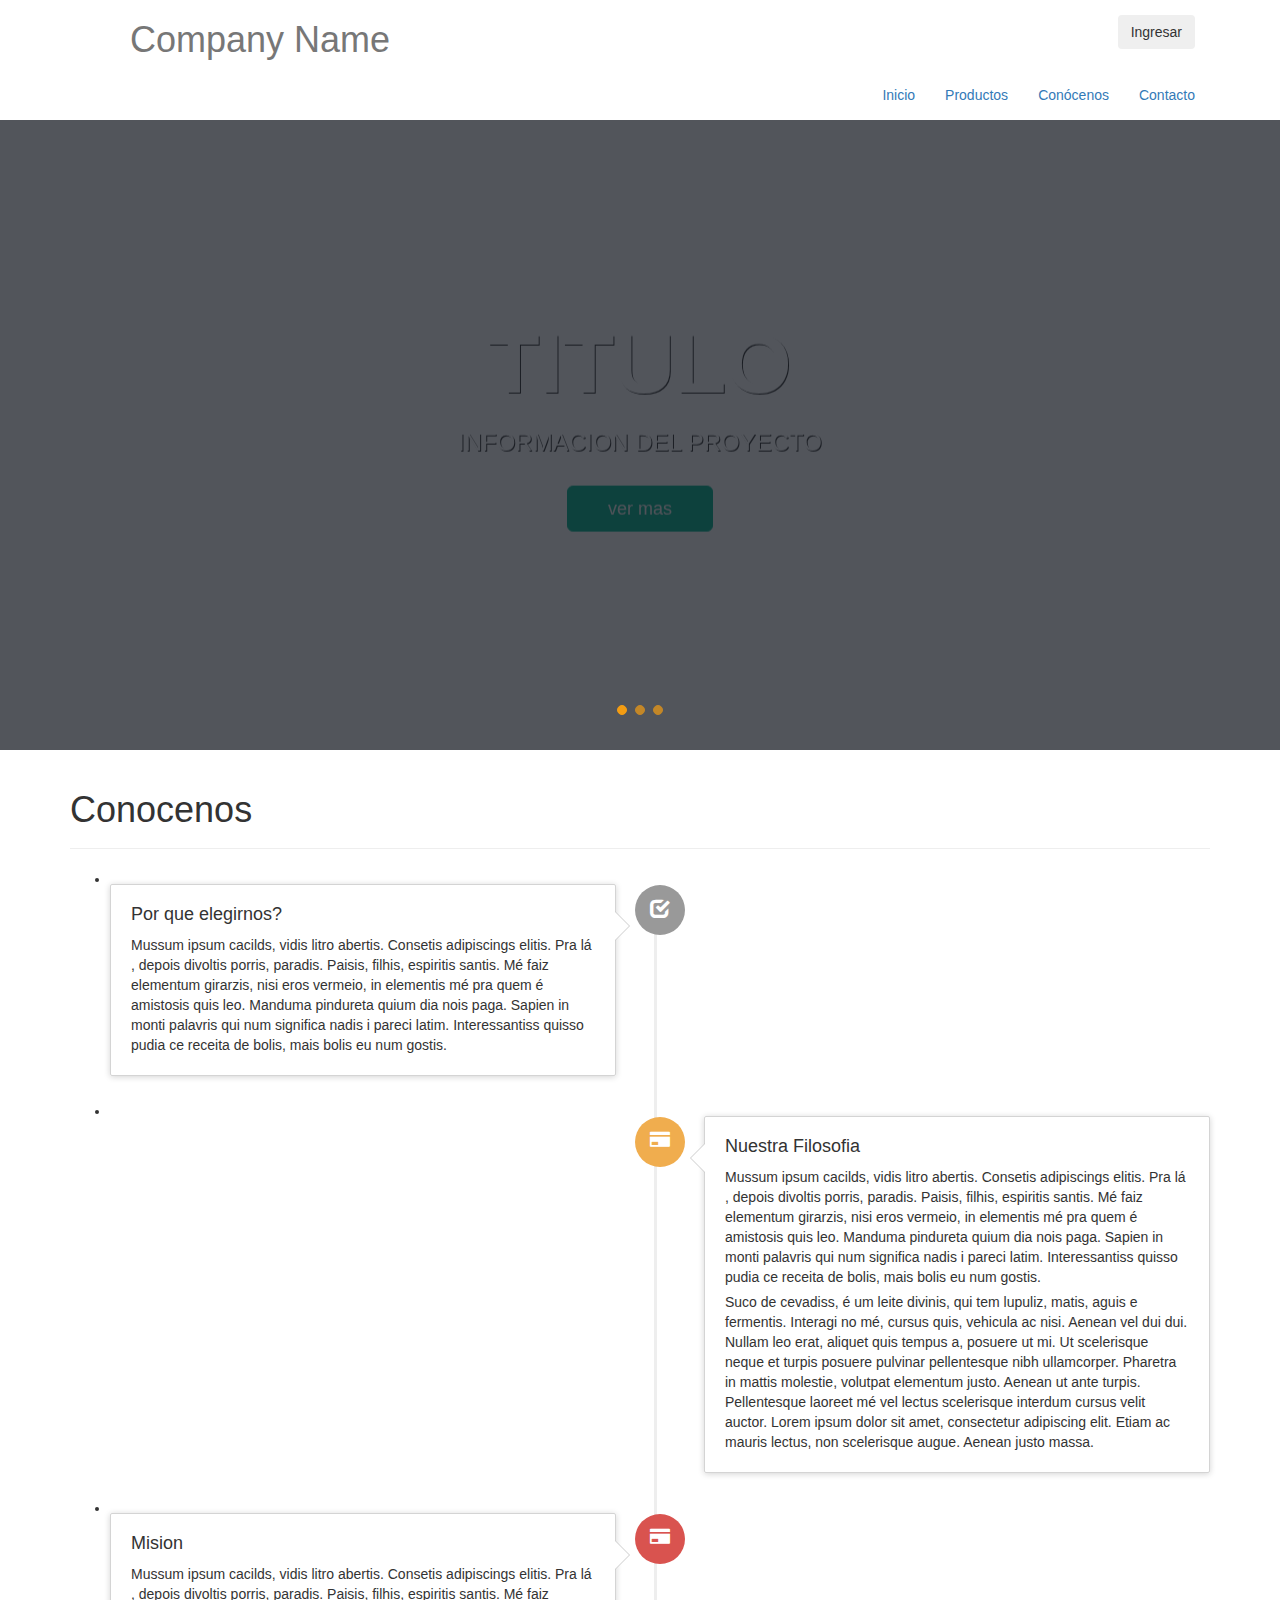
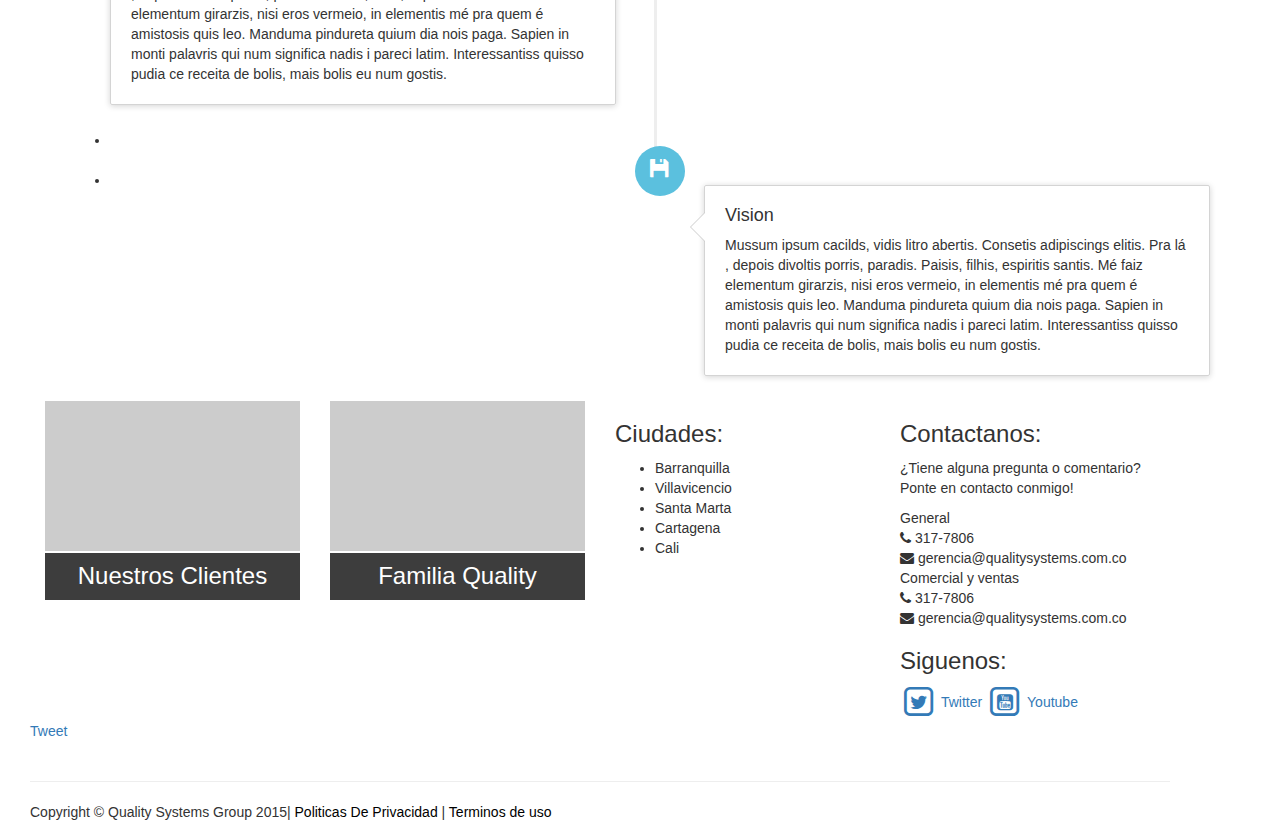
==== public_html/Conocenos.html @ 02851b33 "Primer dia del repositorio - jueves 5 de febrero" ====
<!DOCTYPE html>
<!--
To change this license header, choose License Headers in Project Properties.
To change this template file, choose Tools | Templates
and open the template in the editor.
-->
<html>
    <head>
        <title>Conocenos</title>
        <meta charset="UTF-8">
        <meta content='width=device-width, initial-scale=1.0 maximum-scale=1, user-scalable=no' name='viewport'>
        <meta http-equiv="Content-Type" content="text/html; charset=UTF-8"/>
        <meta name="author" content="Ingeniero Jhon Jairo Barranco Andrade"/>
        <meta name="keywords" content=""/>
        <meta name="description" content="Web Site Corporate"/>

        <!--Favicon-->
        <link rel="icon"  href="Image/Quality/favicon-128x128.png" />
        <!--end favicon-->

        <!--Styles-->
        <link href="CSS/bootstrap.css" rel="stylesheet" type="text/css"/><!--bootstrap.css enlace-->
        <link href="skins/default.css" rel="stylesheet" type="text/css"/>
        <link href="CSS/conocenos.css" rel="stylesheet" type="text/css"/>
        <link rel="stylesheet" href="//maxcdn.bootstrapcdn.com/font-awesome/4.1.0/css/font-awesome.min.css">
        <link rel="stylesheet" href="//maxcdn.bootstrapcdn.com/font-awesome/4.1.0/css/font-awesome.min.css">
        <link href="//netdna.bootstrapcdn.com/font-awesome/4.1.0/css/font-awesome.min.css" rel="stylesheet">
        <link href="CSS/footer.css" rel="stylesheet" type="text/css"/>
        <!--End Styles-->

        <!--Script-->
        <script src="http://ajax.googleapis.com/ajax/libs/jquery/1.11.2/jquery.min.js"></script> <!--Jquery.js enlace-->
        <script src="JS/bootstrap.js" type="text/javascript"></script><!--bootstrap.js enlace-->

    </head>
    <body>
        <div id="wrapper">
            <!--header-->
            <header>
                <div class="container">
                    <div class="row">
                        <div class="col-lg-12">
                            <div class="container">
                                <div class="container-fluid">
                                    <div class="col-lg-12">
                                        <div class="col-lg-6">
                                            <h1 class="text-muted">Company Name</h1>
                                        </div>

                                        <div class="col-lg-offset-2" style="margin-top:15px;">
                                            <button class="btn pull-right" type="button">Ingresar</button>
                                        </div>
                                    </div>
                                </div>


                                <div class="navbar-collapse collapse navbar-right">
                                    <ul class="nav navbar-nav">
                                        <li ><a href="index.html">Inicio</a></li>
                                        <li><a href="Productos.html">Productos</a></li>
                                        <li><a href="Conocenos.html">Conócenos</a></li>
                                        <li><a href="Contactanos.html">Contacto</a></li>
                                    </ul>
                                </div>

                            </div>
                        </div>
                    </div>
                </div>

            </header>
            <!--End Header-->

            <section>
                <div class="carousel fade-carousel " data-ride="carousel" data-interval="4000" id="bs-carousel">
                    <!-- Overlay -->
                    <div class="overlay"></div>

                    <!-- Indicators -->
                    <ol class="carousel-indicators">
                        <li data-target="#bs-carousel" data-slide-to="0" class="active"></li>
                        <li data-target="#bs-carousel" data-slide-to="1"></li>
                        <li data-target="#bs-carousel" data-slide-to="2"></li>
                    </ol>

                    <!-- Wrapper for slides -->
                    <div class="carousel-inner">
                        <div class="item slides active">
                            <div class="slide-1"></div>
                            <div class="hero">
                                <hgroup>
                                    <h1>Titulo</h1>        
                                    <h3>Informacion del proyecto</h3>
                                </hgroup>
                                <button class="btn btn-hero btn-lg" role="button">ver mas</button>
                            </div>
                        </div>
                        <div class="item slides">
                            <div class="slide-2"></div>
                            <div class="hero">        
                                <hgroup>
                                    <h1>titulo 2</h1>        
                                    <h3>informacion del proyecto</h3>
                                </hgroup>       
                                <button class="btn btn-hero btn-lg" role="button">ver mas</button>
                            </div>
                        </div>
                        <div class="item slides">
                            <div class="slide-3"></div>
                            <div class="hero">        
                                <hgroup>
                                    <h1>titulo 3</h1>        
                                    <h3>informacion del proyecto</h3>
                                </hgroup>
                                <button class="btn btn-hero btn-lg" role="button">ver mas</button>
                            </div>
                        </div>
                    </div> 
                </div>
            </section>

            <!--Zona MEdio -->
            <div>
                <section>
                    <div class="container">
                        <div class="page-header">
                            <h1 id="timeline">Conocenos</h1>
                        </div>
                        <ul class="timeline">
                            <li>
                                <div class="timeline-badge"><i class="glyphicon glyphicon-check"></i></div>
                                <div class="timeline-panel">
                                    <div class="timeline-heading">
                                        <h4 class="timeline-title">Por que elegirnos?</h4>


                                        <div class="timeline-body">
                                            <p>Mussum ipsum cacilds, vidis litro abertis. Consetis adipiscings elitis. Pra lá , depois divoltis porris, paradis. Paisis, filhis, espiritis santis. Mé faiz elementum girarzis, nisi eros vermeio, in elementis mé pra quem é amistosis quis leo. Manduma pindureta quium dia nois paga. Sapien in monti palavris qui num significa nadis i pareci latim. Interessantiss quisso pudia ce receita de bolis, mais bolis eu num gostis.</p>
                                        </div>
                                    </div>
                            </li>
                            <li class="timeline-inverted">
                                <div class="timeline-badge warning"><i class="glyphicon glyphicon-credit-card"></i></div>
                                <div class="timeline-panel">
                                    <div class="timeline-heading">
                                        <h4 class="timeline-title">Nuestra Filosofia</h4>
                                    </div>
                                    <div class="timeline-body">
                                        <p>Mussum ipsum cacilds, vidis litro abertis. Consetis adipiscings elitis. Pra lá , depois divoltis porris, paradis. Paisis, filhis, espiritis santis. Mé faiz elementum girarzis, nisi eros vermeio, in elementis mé pra quem é amistosis quis leo. Manduma pindureta quium dia nois paga. Sapien in monti palavris qui num significa nadis i pareci latim. Interessantiss quisso pudia ce receita de bolis, mais bolis eu num gostis.</p>
                                        <p>Suco de cevadiss, é um leite divinis, qui tem lupuliz, matis, aguis e fermentis. Interagi no mé, cursus quis, vehicula ac nisi. Aenean vel dui dui. Nullam leo erat, aliquet quis tempus a, posuere ut mi. Ut scelerisque neque et turpis posuere pulvinar pellentesque nibh ullamcorper. Pharetra in mattis molestie, volutpat elementum justo. Aenean ut ante turpis. Pellentesque laoreet mé vel lectus scelerisque interdum cursus velit auctor. Lorem ipsum dolor sit amet, consectetur adipiscing elit. Etiam ac mauris lectus, non scelerisque augue. Aenean justo massa.</p>
                                    </div>
                                </div>
                            </li>
                            <li>
                                <div class="timeline-badge danger"><i class="glyphicon glyphicon-credit-card"></i></div>
                                <div class="timeline-panel">
                                    <div class="timeline-heading">
                                        <h4 class="timeline-title">Mision</h4>
                                    </div>
                                    <div class="timeline-body">
                                        <p>Mussum ipsum cacilds, vidis litro abertis. Consetis adipiscings elitis. Pra lá , depois divoltis porris, paradis. Paisis, filhis, espiritis santis. Mé faiz elementum girarzis, nisi eros vermeio, in elementis mé pra quem é amistosis quis leo. Manduma pindureta quium dia nois paga. Sapien in monti palavris qui num significa nadis i pareci latim. Interessantiss quisso pudia ce receita de bolis, mais bolis eu num gostis.</p>
                                    </div>
                                </div>
                            </li>
                            <li>
                                <div class="timeline-badge info"><i class="glyphicon glyphicon-floppy-disk"></i></div>

                            </li>
                            <li class="timeline-inverted">

                                <div class="timeline-panel">
                                    <div class="timeline-heading">
                                        <h4 class="timeline-title">Vision</h4>
                                    </div>
                                    <div class="timeline-body">
                                        <p>Mussum ipsum cacilds, vidis litro abertis. Consetis adipiscings elitis. Pra lá , depois divoltis porris, paradis. Paisis, filhis, espiritis santis. Mé faiz elementum girarzis, nisi eros vermeio, in elementis mé pra quem é amistosis quis leo. Manduma pindureta quium dia nois paga. Sapien in monti palavris qui num significa nadis i pareci latim. Interessantiss quisso pudia ce receita de bolis, mais bolis eu num gostis.</p>
                                    </div>
                                </div>
                            </li>



                        </ul>
                    </div>
                </section>
            </div>


            <footer >
                <div class="row">
                    <div class="col-lg-12">
                        <div class="col-lg-3 col-md-6">
                            <div class="container">


                                <div class="col-lg-3">
                                    <div class="cuadro_intro_hover " style="background-color:#cccccc;">
                                        <p style="text-align:center; margin-top:20px;">
                                            <img src="http://placehold.it/500x330" class="img-responsive" alt="">
                                        </p>
                                        <div class="caption">
                                            <div class="blur"></div>
                                            <div class="caption-text">
                                                <h3 style="border-top:2px solid white; border-bottom:2px solid white; padding:10px;">Nuestros Clientes</h3>
                                                <p>Puedes Conocer todos nuestros Clientes Divididos por sector Comercial</p>
                                                <a class=" btn btn-default" href="#"><span class="glyphicon glyphicon-plus"> INFO</span></a>
                                            </div>
                                        </div>
                                    </div>

                                </div>
                                <div class="col-lg-3">
                                    <div class="cuadro_intro_hover " style="background-color:#cccccc;">
                                        <p style="text-align:center; margin-top:20px;">
                                            <img src="http://placehold.it/500x330" class="img-responsive" alt="">
                                        </p>
                                        <div class="caption">
                                            <div class="blur"></div>
                                            <div class="caption-text">
                                                <h3 style="border-top:2px solid white; border-bottom:2px solid white; padding:10px;">Familia Quality</h3>
                                                <p>Loren ipsum dolor si amet ipsum dolor si amet ipsum dolor...</p>
                                                <a class=" btn btn-default" href="#"><span class="glyphicon glyphicon-plus"> INFO</span></a>
                                            </div>
                                        </div>
                                    </div>

                                </div>


                                <div class="col-lg-3 col-md-6">
                                    <h3>Ciudades:</h3>
                                    <ul>
                                        <li>Barranquilla</li>
                                        <li>Villavicencio</li>
                                        <li>Santa Marta</li>
                                        <li>Cartagena</li>
                                        <li>Cali</li>
                                    </ul>
                                </div>

                                <div class="col-lg-3 col-md-6">
                                    <h3>Contactanos:</h3>
                                    <p>¿Tiene alguna pregunta o comentario? Ponte en contacto conmigo!</p>
                                    <p>
                                        General<br>
                                        <i class="fa fa-phone"></i> 317-7806 <br>
                                        <i class="fa fa-envelope"></i> gerencia@qualitysystems.com.co
                                        Comercial y ventas<br>
                                        <i class="fa fa-phone"></i> 317-7806 <br>
                                        <i class="fa fa-envelope"></i> gerencia@qualitysystems.com.co
                                    </p>

                                    <h3>Siguenos:</h3>


                                    <a  href="" id="gh" target="_blank" title="Twitter"><span class="fa-stack fa-lg">
                                            <i class="fa fa-square-o fa-stack-2x"></i>
                                            <i class="fa fa-twitter fa-stack-1x"></i>
                                        </span>
                                        Twitter</a>

                                    <a  href=""  target="_blank" title="Youtube"><span class="fa-stack fa-lg">
                                            <i class="fa fa-square-o fa-stack-2x"></i>
                                            <i class="fa fa-youtube-square fa-stack-1x"></i>
                                        </span>
                                        Youtube</a>






                                </div>
                                <br/>
                                <div id="fb-root"></div>
                                <script>(function (d, s, id) {
                                        var js, fjs = d.getElementsByTagName(s)[0];
                                        if (d.getElementById(id))
                                            return;
                                        js = d.createElement(s);
                                        js.id = id;
                                        js.src = "//connect.facebook.net/es_ES/sdk.js#xfbml=1&version=v2.0";
                                        fjs.parentNode.insertBefore(js, fjs);
                                    }(document, 'script', 'facebook-jssdk'));</script>


                                <div class="fb-like" data-href="https://developers.facebook.com/docs/plugins/" data-layout="standard" data-action="like" data-show-faces="true" data-share="true"></div>
                                <a href="https://twitter.com/share" class="twitter-share-button" data-url="">Tweet</a>
                                <script>!function (d, s, id) {
                                        var js, fjs = d.getElementsByTagName(s)[0], p = /^http:/.test(d.location) ? 'http' : 'https';
                                        if (!d.getElementById(id)) {
                                            js = d.createElement(s);
                                            js.id = id;
                                            js.src = p + '://platform.twitter.com/widgets.js';
                                            fjs.parentNode.insertBefore(js, fjs);
                                        }
                                    }(document, 'script', 'twitter-wjs');</script>




                                <!-- Inserta esta etiqueta en la sección "head" o justo antes de la etiqueta "body" de cierre. -->
                                <script src="https://apis.google.com/js/platform.js" async defer>
                                    {
                                        lang: 'es'
                                    }
                                </script>

                                <!-- Inserta esta etiqueta donde quieras que aparezca Botón +1. -->
                                <div class="g-plusone" data-annotation="inline" data-width="300"></div>

                                <br/>

                                <hr>
                                <p>Copyright © Quality Systems Group 2015| <a style="color: black" href="">Politicas De Privacidad</a> | <a style="color: black"href="">Terminos de uso</a></p>

                            </div>

                            </footer>

                        </div>









                        </body>

                        </html>
---- public_html/skins/default.css ----
/*
To change this license header, choose License Headers in Project Properties.
To change this template file, choose Tools | Templates
and open the template in the editor.
*/
/* 
    Created on : 28/01/2015, 08:38:56 AM
    Author     : jhonbarranco
*/


/*
Fade content bs-carousel with hero headers
Code snippet by maridlcrmn (Follow me on Twitter @maridlcrmn) for Bootsnipp.com
Image credits: unsplash.com
*/

/********************************/
/*       Fade Bs-carousel       */
/********************************/
.fade-carousel {
    position: relative;
    height: 70vh;
}
.fade-carousel .carousel-inner .item {
    height: 70vh;
}
.fade-carousel .carousel-indicators > li {
    margin: 0 2px;
    background-color: #f39c12;
    border-color: #f39c12;
    opacity: .7;
}
.fade-carousel .carousel-indicators > li.active {
  width: 10px;
  height: 10px;
  opacity: 1;
}

/********************************/
/*          Hero Headers        */
/********************************/
.hero {
    position: absolute;
    top: 50%;
    left: 50%;
    z-index: 3;
    color: #fff;
    text-align: center;
    text-transform: uppercase;
    text-shadow: 1px 1px 0 rgba(0,0,0,.75);
      -webkit-transform: translate3d(-50%,-50%,0);
         -moz-transform: translate3d(-50%,-50%,0);
          -ms-transform: translate3d(-50%,-50%,0);
           -o-transform: translate3d(-50%,-50%,0);
              transform: translate3d(-50%,-50%,0);
}
.hero h1 {
    font-size: 6em;    
    font-weight: bold;
    margin: 0;
    padding: 0;
}

.fade-carousel .carousel-inner .item .hero {
    opacity: 0;
    -webkit-transition: 2s all ease-in-out .1s;
       -moz-transition: 2s all ease-in-out .1s; 
        -ms-transition: 2s all ease-in-out .1s; 
         -o-transition: 2s all ease-in-out .1s; 
            transition: 2s all ease-in-out .1s; 
}
.fade-carousel .carousel-inner .item.active .hero {
    opacity: 1;
    -webkit-transition: 2s all ease-in-out .1s;
       -moz-transition: 2s all ease-in-out .1s; 
        -ms-transition: 2s all ease-in-out .1s; 
         -o-transition: 2s all ease-in-out .1s; 
            transition: 2s all ease-in-out .1s;    
}

/********************************/
/*            Overlay           */
/********************************/
.overlay {
    position: absolute;
    width: 100%;
    height: 100%;
    z-index: 2;
    background-color: #080d15;
    opacity: .7;
}


/********************************/
/*          Custom Buttons      */
/********************************/
.btn.btn-lg {padding: 10px 40px;}
.btn.btn-hero,
.btn.btn-hero:hover,
.btn.btn-hero:focus {
    color: #f5f5f5;
    background-color: #1abc9c;
    border-color: #1abc9c;
    outline: none;
    margin: 20px auto;
}

/********************************/
/*       Slides backgrounds     */
/********************************/
.fade-carousel .slides .slide-1, 
.fade-carousel .slides .slide-2,
.fade-carousel .slides .slide-3 {
  height: 70vh;
  background-size: cover;
  background-position: center center;
  background-repeat: no-repeat;
}
.fade-carousel .slides .slide-1 {
  background-image: url(http://placehold.it/1300x620); 
}
.fade-carousel .slides .slide-2 {
  background-image: url(http://placehold.it/1300x620);
}
.fade-carousel .slides .slide-3 {
  background-image: url(http://placehold.it/1300x620);
}
//aside
.destacados{
    padding: 20px 0;
	text-align: center;
}
.destacados > div > div{
	padding: 10px;
	border: 1px solid transparent;
	border-radius: 4px;
	transition: 0.2s;
}
.destacados > div:hover > div{
	margin-top: -10px;
	border: 1px solid rgb(200, 200, 200);
	box-shadow: rgba(0, 0, 0, 0.1) 0px 5px 5px 2px;
	background: rgba(200, 200, 200, 0.1);
	transition: 0.5s;
}




/********************************/
/*          Media Queries       */
/********************************/
@media screen and (min-width: 980px){
    .hero { width: 980px; }    
}
@media screen and (max-width: 640px){
    .hero h1 { font-size: 4em; }    
}
---- public_html/CSS/conocenos.css ----
/*
To change this license header, choose License Headers in Project Properties.
To change this template file, choose Tools | Templates
and open the template in the editor.
*/
/* 
    Created on : 31/01/2015, 10:18:56 AM
    Author     : jhonbarranco
*/




//timeline
.timeline {
    list-style: none;
    padding: 20px 0 20px;
    position: relative;
}

    .timeline:before {
        top: 100%;
        bottom: -96%;
        position: absolute;
        content: " ";
        width: 3px;
        background-color: #eeeeee;
        left: 50%;
        margin-left: 14px;
    }

    .timeline > li {
        margin-bottom: 25px;
        position: relative;
    }

        .timeline > li:before,
        .timeline > li:after {
            content: " ";
            display: table;
        }

        .timeline > li:after {
            clear: both;
        }

        .timeline > li:before,
        .timeline > li:after {
            content: " ";
            display: table;
        }

        .timeline > li:after {
            clear: both;
        }

        .timeline > li > .timeline-panel {
            width: 46%;
            float: left;
            border: 1px solid #d4d4d4;
            border-radius: 2px;
            padding: 20px;
            position: relative;
            -webkit-box-shadow: 0 1px 6px rgba(0, 0, 0, 0.175);
            box-shadow: 0 1px 6px rgba(0, 0, 0, 0.175);
        }

            .timeline > li > .timeline-panel:before {
                position: absolute;
                top: 26px;
                right: -15px;
                display: inline-block;
                border-top: 15px solid transparent;
                border-left: 15px solid #ccc;
                border-right: 0 solid #ccc;
                border-bottom: 15px solid transparent;
                content: " ";
            }

            .timeline > li > .timeline-panel:after {
                position: absolute;
                top: 27px;
                right: -14px;
                display: inline-block;
                border-top: 14px solid transparent;
                border-left: 14px solid #fff;
                border-right: 0 solid #fff;
                border-bottom: 14px solid transparent;
                content: " ";
            }

        .timeline > li > .timeline-badge {
            color: #fff;
            width: 50px;
            height: 50px;
            line-height: 50px;
            font-size: 1.4em;
            text-align: center;
            position: absolute;
            top: 16px;
            left: 50%;
            margin-left: -25px;
            background-color: #999999;
            z-index: 100;
            border-top-right-radius: 50%;
            border-top-left-radius: 50%;
            border-bottom-right-radius: 50%;
            border-bottom-left-radius: 50%;
        }

        .timeline > li.timeline-inverted > .timeline-panel {
            float: right;
        }

            .timeline > li.timeline-inverted > .timeline-panel:before {
                border-left-width: 0;
                border-right-width: 15px;
                left: -15px;
                right: auto;
            }

            .timeline > li.timeline-inverted > .timeline-panel:after {
                border-left-width: 0;
                border-right-width: 14px;
                left: -14px;
                right: auto;
            }

.timeline-badge.primary {
    background-color: #2e6da4 !important;
}

.timeline-badge.success {
    background-color: #3f903f !important;
}

.timeline-badge.warning {
    background-color: #f0ad4e !important;
}

.timeline-badge.danger {
    background-color: #d9534f !important;
}

.timeline-badge.info {
    background-color: #5bc0de !important;
}

.timeline-title {
    margin-top: 0;
    color: inherit;
}

.timeline-body > p,
.timeline-body > ul {
    margin-bottom: 0;
}

    .timeline-body > p + p {
        margin-top: 5px;
    }

@media (max-width: 767px) {
  

    ul.timeline > li > .timeline-panel {
        width: calc(100% - 90px);
        width: -moz-calc(100% - 90px);
        width: -webkit-calc(100% - 90px);
    }

    ul.timeline > li > .timeline-badge {
        left: 0px;
        margin-left: 0;
        top: 16px;
    }

    ul.timeline > li > .timeline-panel {
        float: right;
    }

        ul.timeline > li > .timeline-panel:before {
            border-left-width: 0;
            border-right-width: 15px;
            left: -15px;
            right: auto;
        }

        ul.timeline > li > .timeline-panel:after {
            border-left-width: 0;
            border-right-width: 14px;
            left: -14px;
            right: auto;
        }
}
---- public_html/CSS/footer.css ----
/*
To change this license header, choose License Headers in Project Properties.
To change this template file, choose Tools | Templates
and open the template in the editor.
*/
/* 
    Created on : 4/02/2015, 09:52:21 AM
    Author     : jhonbarranco
*/
.cuadro_intro_hover{
        padding: 0px;
		position: relative;
		overflow: hidden;
		height: 200px;
	}
	.cuadro_intro_hover:hover .caption{
		opacity: 1;
		transform: translateY(-150px);
		-webkit-transform:translateY(-150px);
		-moz-transform:translateY(-150px);
		-ms-transform:translateY(-150px);
		-o-transform:translateY(-150px);
	}
	.cuadro_intro_hover img{
		z-index: 4;
	}
	.cuadro_intro_hover .caption{
		position: absolute;
		top:150px;
		-webkit-transition:all 0.3s ease-in-out;
		-moz-transition:all 0.3s ease-in-out;
		-o-transition:all 0.3s ease-in-out;
		-ms-transition:all 0.3s ease-in-out;
		transition:all 0.3s ease-in-out;
		width: 100%;
	}
	.cuadro_intro_hover .blur{
		background-color: rgba(0,0,0,0.7);
		height: 300px;
		z-index: 5;
		position: absolute;
		width: 100%;
	}
	.cuadro_intro_hover .caption-text{
		z-index: 10;
		color: #fff;
		position: absolute;
		height: 300px;
		text-align: center;
		top:-20px;
		width: 100%;
	}
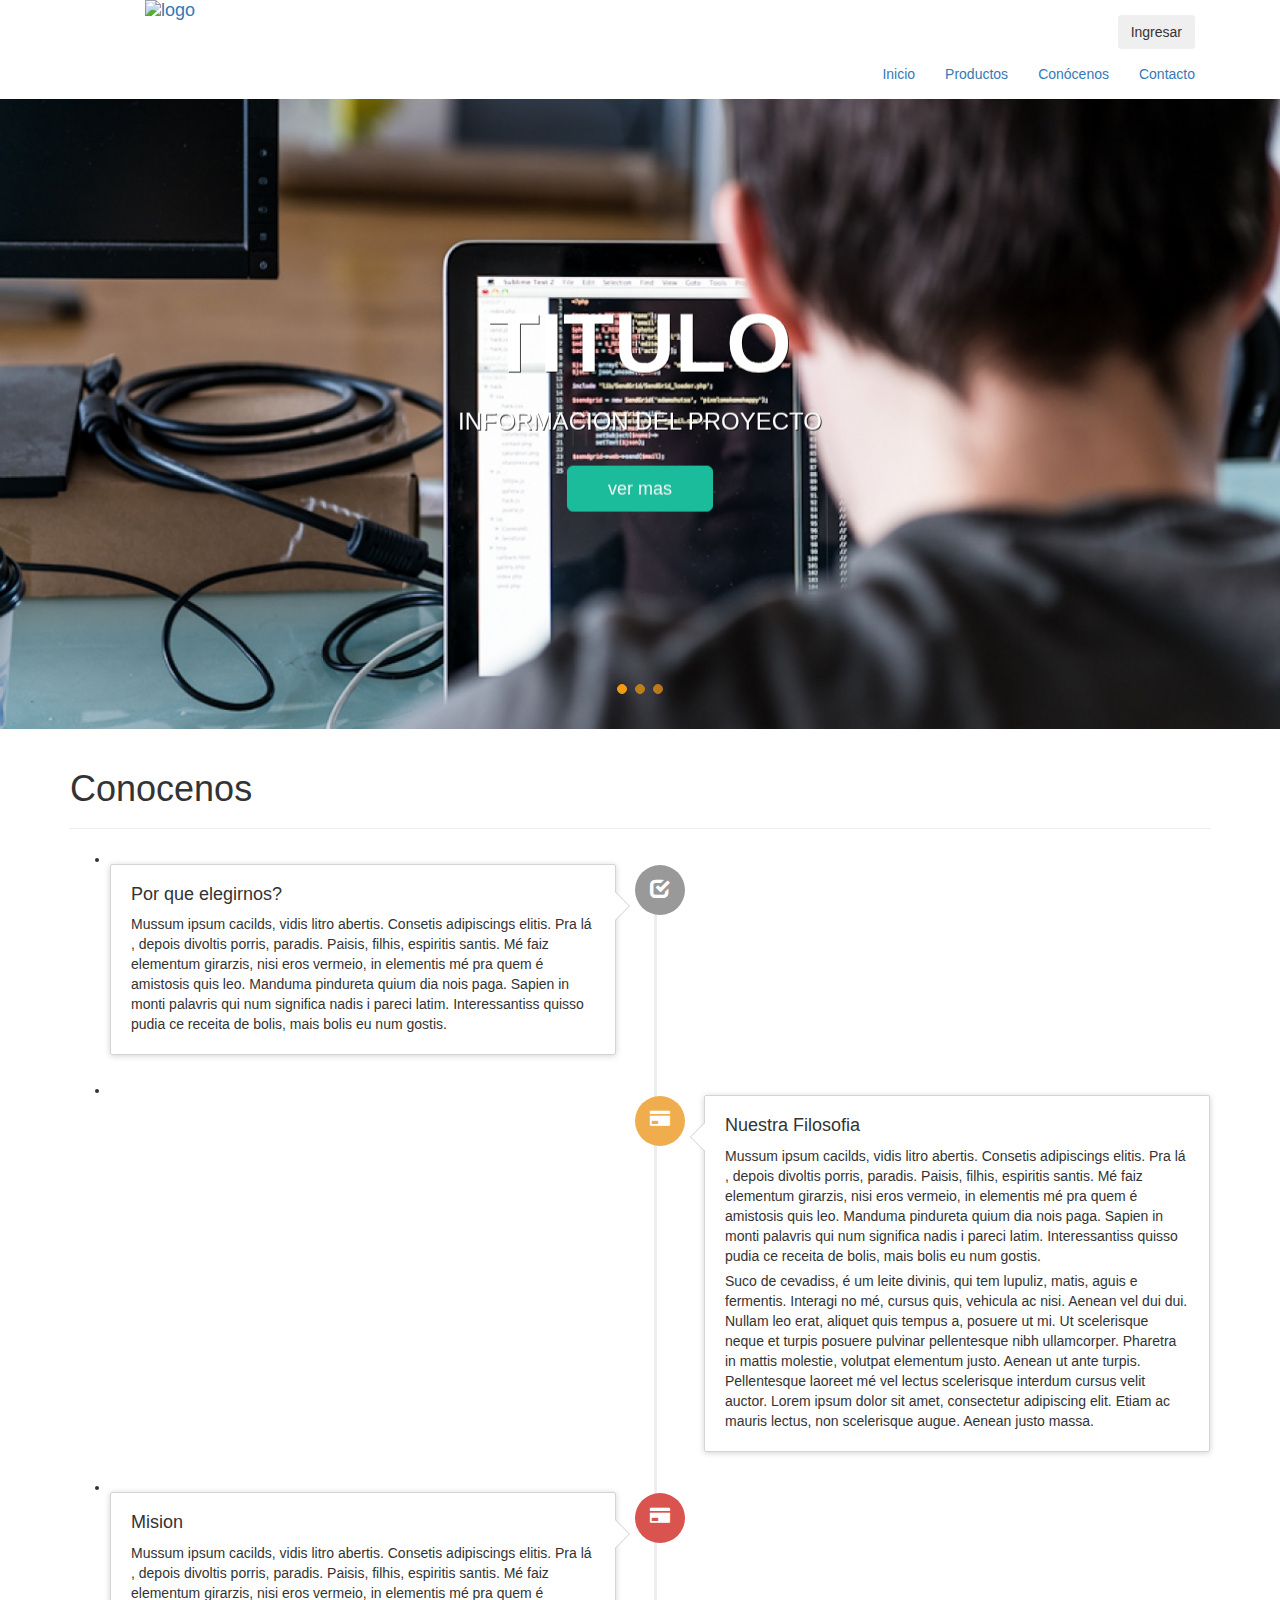
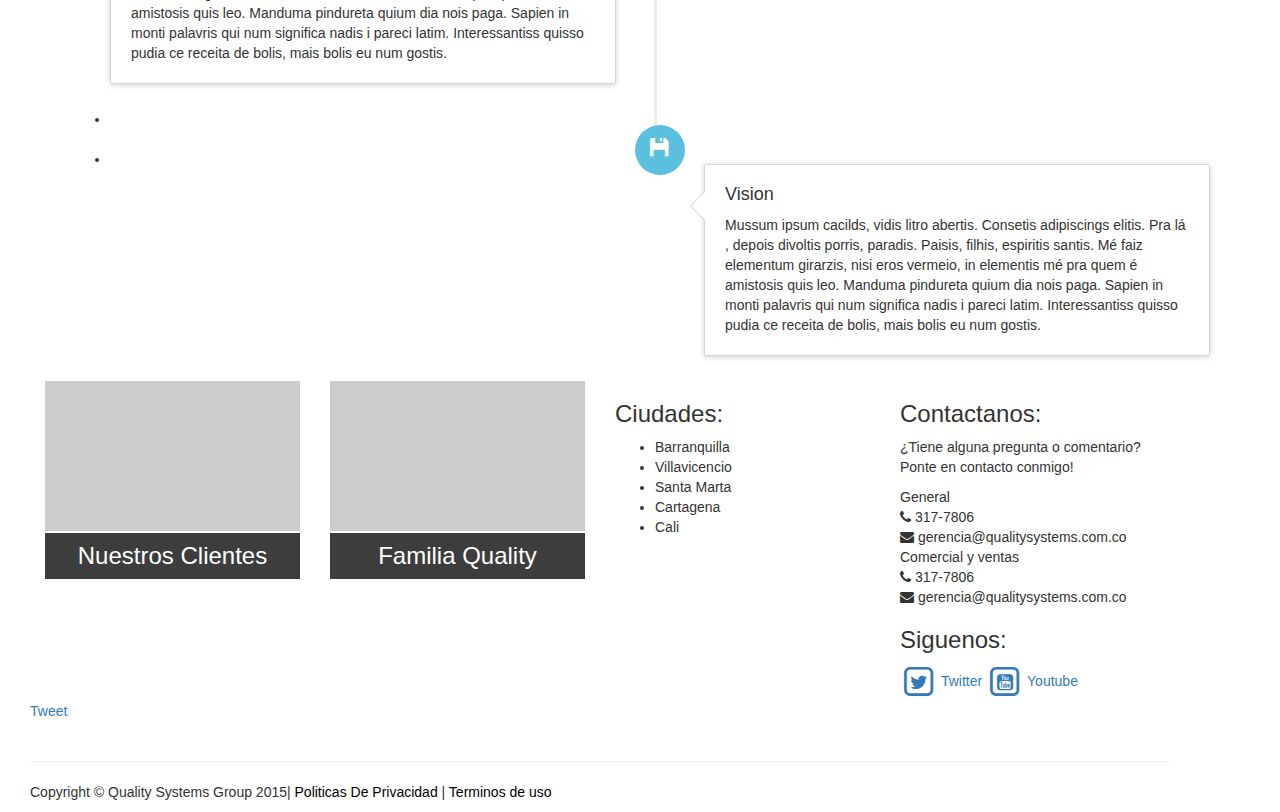
==== commit 7d715476: "Primer dia del repositorio - Actualizacion martes 9:19 - 10 de febrero" ====
--- a/public_html/Conocenos.html
+++ b/public_html/Conocenos.html
@@ -22,9 +22,9 @@
         <link href="CSS/bootstrap.css" rel="stylesheet" type="text/css"/><!--bootstrap.css enlace-->
         <link href="skins/default.css" rel="stylesheet" type="text/css"/>
         <link href="CSS/conocenos.css" rel="stylesheet" type="text/css"/>
-        <link rel="stylesheet" href="//maxcdn.bootstrapcdn.com/font-awesome/4.1.0/css/font-awesome.min.css">
-        <link rel="stylesheet" href="//maxcdn.bootstrapcdn.com/font-awesome/4.1.0/css/font-awesome.min.css">
-        <link href="//netdna.bootstrapcdn.com/font-awesome/4.1.0/css/font-awesome.min.css" rel="stylesheet">
+        <link rel="stylesheet" href="//maxcdn.bootstrapcdn.com/font-awesome/4.3.0/css/font-awesome.min.css">
+        <link rel="stylesheet" href="//maxcdn.bootstrapcdn.com/font-awesome/4.3.0/css/font-awesome.min.css">
+        <link rel="stylesheet" href="//maxcdn.bootstrapcdn.com/font-awesome/4.3.0/css/font-awesome.min.css">
         <link href="CSS/footer.css" rel="stylesheet" type="text/css"/>
         <!--End Styles-->
 
@@ -44,7 +44,8 @@
                                 <div class="container-fluid">
                                     <div class="col-lg-12">
                                         <div class="col-lg-6">
-                                            <h1 class="text-muted">Company Name</h1>
+                                            <a class="navbar-brand " style="margin-top: -15px" href="index.html"><img src="http://placehold.it/460x120"   class="img-responsive" alt="logo" title="Quality Systems Group"> </a>
+
                                         </div>
 
                                         <div class="col-lg-offset-2" style="margin-top:15px;">
@@ -74,7 +75,7 @@
             <section>
                 <div class="carousel fade-carousel " data-ride="carousel" data-interval="4000" id="bs-carousel">
                     <!-- Overlay -->
-                    <div class="overlay"></div>
+
 
                     <!-- Indicators -->
                     <ol class="carousel-indicators">
@@ -312,7 +313,7 @@
                                 <br/>
 
                                 <hr>
-                                <p>Copyright © Quality Systems Group 2015| <a style="color: black" href="">Politicas De Privacidad</a> | <a style="color: black"href="">Terminos de uso</a></p>
+                                <p>Copyright © Quality Systems Group 2015| <a style="color: black" href="">Politicas De Privacidad</a> | <a style="color: black" href="">Terminos de uso</a></p>
 
                             </div>
 
--- a/public_html/skins/default.css
+++ b/public_html/skins/default.css
@@ -118,13 +118,13 @@
   background-repeat: no-repeat;
 }
 .fade-carousel .slides .slide-1 {
-  background-image: url(http://placehold.it/1300x620); 
+  background-image: url(../Image/sliders/6.jpeg);//http://placehold.it/1300x620 
 }
 .fade-carousel .slides .slide-2 {
-  background-image: url(http://placehold.it/1300x620);
+  background-image: url(http://lorempixel.com/1300/620/business/9/);
 }
 .fade-carousel .slides .slide-3 {
-  background-image: url(http://placehold.it/1300x620);
+  background-image: url(../Image/sliders/5.jpeg);
 }
 //aside
 .destacados{
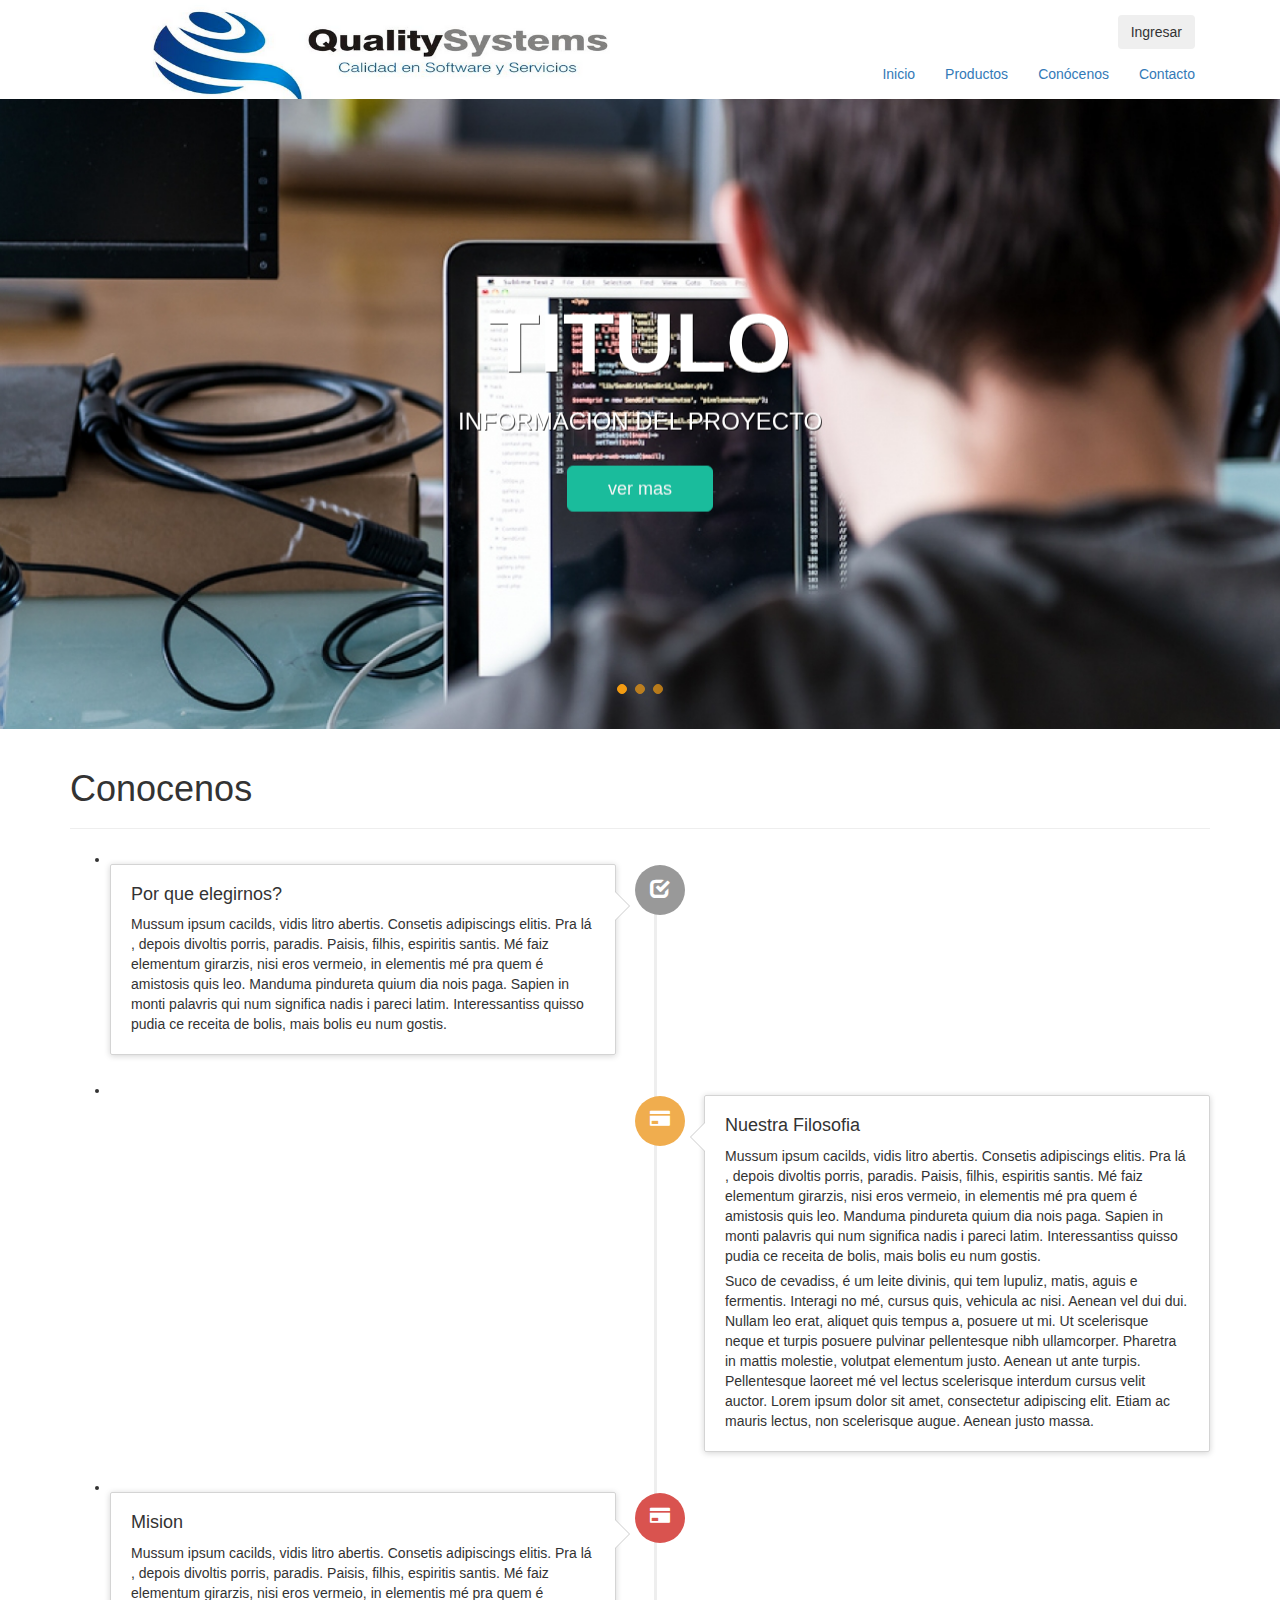
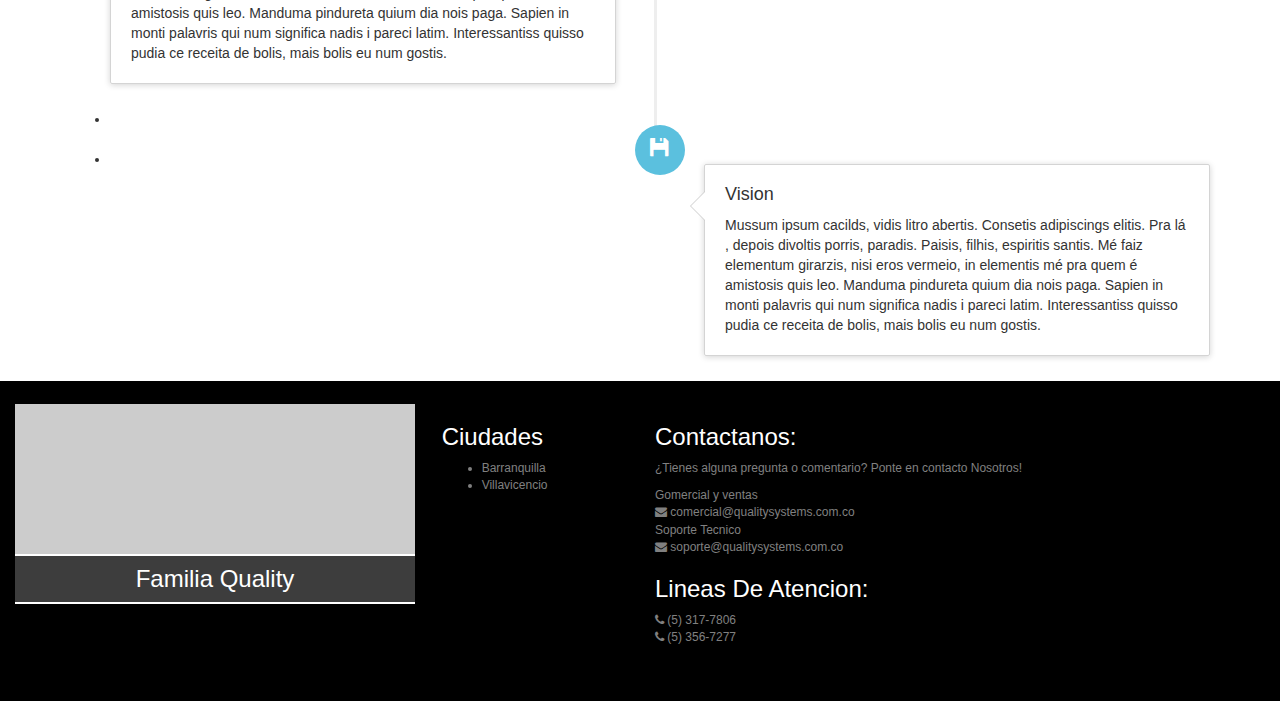
==== commit 05350497: "Primer dia del repositorio - Actualizacion martes 9:19 - 18 de febrero" ====
--- a/public_html/Conocenos.html
+++ b/public_html/Conocenos.html
@@ -26,6 +26,7 @@
         <link rel="stylesheet" href="//maxcdn.bootstrapcdn.com/font-awesome/4.3.0/css/font-awesome.min.css">
         <link rel="stylesheet" href="//maxcdn.bootstrapcdn.com/font-awesome/4.3.0/css/font-awesome.min.css">
         <link href="CSS/footer.css" rel="stylesheet" type="text/css"/>
+        <link href="skins/Colores.css" rel="stylesheet" type="text/css"/>
         <!--End Styles-->
 
         <!--Script-->
@@ -44,7 +45,7 @@
                                 <div class="container-fluid">
                                     <div class="col-lg-12">
                                         <div class="col-lg-6">
-                                            <a class="navbar-brand " style="margin-top: -15px" href="index.html"><img src="http://placehold.it/460x120"   class="img-responsive" alt="logo" title="Quality Systems Group"> </a>
+                                            <a class="navbar-brand " style="margin-top: -15px" href="index.html"><img src="Image/Quality/pruebalog.png"    class="img-responsive" alt="logo" title="Quality Systems Group"> </a>
 
                                         </div>
 
@@ -187,137 +188,78 @@
             </div>
 
 
-            <footer >
-                <div class="row">
-                    <div class="col-lg-12">
-                        <div class="col-lg-3 col-md-6">
-                            <div class="container">
-
-
-                                <div class="col-lg-3">
-                                    <div class="cuadro_intro_hover " style="background-color:#cccccc;">
-                                        <p style="text-align:center; margin-top:20px;">
-                                            <img src="http://placehold.it/500x330" class="img-responsive" alt="">
-                                        </p>
-                                        <div class="caption">
-                                            <div class="blur"></div>
-                                            <div class="caption-text">
-                                                <h3 style="border-top:2px solid white; border-bottom:2px solid white; padding:10px;">Nuestros Clientes</h3>
-                                                <p>Puedes Conocer todos nuestros Clientes Divididos por sector Comercial</p>
-                                                <a class=" btn btn-default" href="#"><span class="glyphicon glyphicon-plus"> INFO</span></a>
-                                            </div>
-                                        </div>
-                                    </div>
-
-                                </div>
-                                <div class="col-lg-3">
-                                    <div class="cuadro_intro_hover " style="background-color:#cccccc;">
-                                        <p style="text-align:center; margin-top:20px;">
-                                            <img src="http://placehold.it/500x330" class="img-responsive" alt="">
-                                        </p>
-                                        <div class="caption">
-                                            <div class="blur"></div>
-                                            <div class="caption-text">
-                                                <h3 style="border-top:2px solid white; border-bottom:2px solid white; padding:10px;">Familia Quality</h3>
-                                                <p>Loren ipsum dolor si amet ipsum dolor si amet ipsum dolor...</p>
-                                                <a class=" btn btn-default" href="#"><span class="glyphicon glyphicon-plus"> INFO</span></a>
-                                            </div>
-                                        </div>
-                                    </div>
-
-                                </div>
-
-
-                                <div class="col-lg-3 col-md-6">
-                                    <h3>Ciudades:</h3>
-                                    <ul>
-                                        <li>Barranquilla</li>
-                                        <li>Villavicencio</li>
-                                        <li>Santa Marta</li>
-                                        <li>Cartagena</li>
-                                        <li>Cali</li>
-                                    </ul>
-                                </div>
-
-                                <div class="col-lg-3 col-md-6">
-                                    <h3>Contactanos:</h3>
-                                    <p>¿Tiene alguna pregunta o comentario? Ponte en contacto conmigo!</p>
-                                    <p>
-                                        General<br>
-                                        <i class="fa fa-phone"></i> 317-7806 <br>
-                                        <i class="fa fa-envelope"></i> gerencia@qualitysystems.com.co
-                                        Comercial y ventas<br>
-                                        <i class="fa fa-phone"></i> 317-7806 <br>
-                                        <i class="fa fa-envelope"></i> gerencia@qualitysystems.com.co
+            <footer class="skin_footer">
+
+
+
+                            <div class="col-lg-4">
+                                <div class="cuadro_intro_hover " style="background-color:#cccccc;">
+                                    <p style="text-align:center; margin-top:20px;">
+                                        <img src="http://placehold.it/400x400" class="img-responsive" alt="">
                                     </p>
-
-                                    <h3>Siguenos:</h3>
-
-
-                                    <a  href="" id="gh" target="_blank" title="Twitter"><span class="fa-stack fa-lg">
-                                            <i class="fa fa-square-o fa-stack-2x"></i>
-                                            <i class="fa fa-twitter fa-stack-1x"></i>
-                                        </span>
-                                        Twitter</a>
-
-                                    <a  href=""  target="_blank" title="Youtube"><span class="fa-stack fa-lg">
-                                            <i class="fa fa-square-o fa-stack-2x"></i>
-                                            <i class="fa fa-youtube-square fa-stack-1x"></i>
-                                        </span>
-                                        Youtube</a>
-
-
-
-
-
-
-                                </div>
-                                <br/>
-                                <div id="fb-root"></div>
-                                <script>(function (d, s, id) {
-                                        var js, fjs = d.getElementsByTagName(s)[0];
-                                        if (d.getElementById(id))
-                                            return;
-                                        js = d.createElement(s);
-                                        js.id = id;
-                                        js.src = "//connect.facebook.net/es_ES/sdk.js#xfbml=1&version=v2.0";
-                                        fjs.parentNode.insertBefore(js, fjs);
-                                    }(document, 'script', 'facebook-jssdk'));</script>
-
-
-                                <div class="fb-like" data-href="https://developers.facebook.com/docs/plugins/" data-layout="standard" data-action="like" data-show-faces="true" data-share="true"></div>
-                                <a href="https://twitter.com/share" class="twitter-share-button" data-url="">Tweet</a>
-                                <script>!function (d, s, id) {
-                                        var js, fjs = d.getElementsByTagName(s)[0], p = /^http:/.test(d.location) ? 'http' : 'https';
-                                        if (!d.getElementById(id)) {
-                                            js = d.createElement(s);
-                                            js.id = id;
-                                            js.src = p + '://platform.twitter.com/widgets.js';
-                                            fjs.parentNode.insertBefore(js, fjs);
-                                        }
-                                    }(document, 'script', 'twitter-wjs');</script>
-
-
-
-
-                                <!-- Inserta esta etiqueta en la sección "head" o justo antes de la etiqueta "body" de cierre. -->
-                                <script src="https://apis.google.com/js/platform.js" async defer>
-                                    {
-                                        lang: 'es'
-                                    }
-                                </script>
-
-                                <!-- Inserta esta etiqueta donde quieras que aparezca Botón +1. -->
-                                <div class="g-plusone" data-annotation="inline" data-width="300"></div>
-
-                                <br/>
-
-                                <hr>
-                                <p>Copyright © Quality Systems Group 2015| <a style="color: black" href="">Politicas De Privacidad</a> | <a style="color: black" href="">Terminos de uso</a></p>
-
-                            </div>
-
-                            </footer>
+                                    <div class="caption">
+                                        <div class="blur"></div>
+                                        <div class="caption-text">
+                                            <h3 style="border-top:2px solid white; border-bottom:2px solid white; padding:10px;">Familia Quality</h3>
+                                            <p>Loren ipsum dolor si amet ipsum dolor si amet ipsum dolor...</p>
+                                            <a class=" btn btn-default" href="#"><span class="glyphicon glyphicon-plus"> INFO</span></a>
+                                        </div>
+                                    </div>
+                                </div>
+
+                            </div>
+
+
+                            <div class="col-lg-2 col-md-6">
+                                <h3 style="color: white;">Ciudades</h3>
+                                <ul>
+                                    <li>Barranquilla</li>
+                                    <li>Villavicencio</li>
+
+                                </ul>
+                            </div>
+
+                            <div class="col-lg-4 col-md-6">
+                                <h3 style="color: white;">Contactanos:</h3>
+                                <p>¿Tienes alguna pregunta o comentario? Ponte en contacto Nosotros!</p>
+                                <p>
+                                    Gomercial y ventas<br>
+
+                                    <i class="fa fa-envelope"></i> comercial@qualitysystems.com.co<br>
+                                    Soporte Tecnico <br>
+
+                                    <i class="fa fa-envelope"></i> soporte@qualitysystems.com.co
+                                </p>
+
+                                <h3 style="color: white;">Lineas De Atencion:</h3>
+                                <p>
+                                    <i class="fa fa-phone"></i> (5) 317-7806 <br>
+                                    <i class="fa fa-phone"></i> (5) 356-7277 <br>
+                                </p>
+
+                            </div>
+                            <br/>
+                            <br/>
+                            <br/>
+                            <br/>
+                            <br/>
+                            <br/>
+                            <br/>
+                            <br/>
+                            <br/>
+                            <br/>
+                            <br/>
+                            <br/>
+                            <br/>
+                            <br/>
+                            <br/>
+                            <br/>
+
+
+
+
+
+                        </footer>
 
                         </div>
 
--- a/public_html/skins/default.css
+++ b/public_html/skins/default.css
@@ -14,6 +14,10 @@
 Code snippet by maridlcrmn (Follow me on Twitter @maridlcrmn) for Bootsnipp.com
 Image credits: unsplash.com
 */
+
+
+
+.wrapper{width:100%;border-bottom-color: red;}
 
 /********************************/
 /*       Fade Bs-carousel       */
@@ -112,7 +116,7 @@
 .fade-carousel .slides .slide-1, 
 .fade-carousel .slides .slide-2,
 .fade-carousel .slides .slide-3 {
-  height: 70vh;
+  height: 100%;
   background-size: cover;
   background-position: center center;
   background-repeat: no-repeat;
@@ -121,7 +125,7 @@
   background-image: url(../Image/sliders/6.jpeg);//http://placehold.it/1300x620 
 }
 .fade-carousel .slides .slide-2 {
-  background-image: url(http://lorempixel.com/1300/620/business/9/);
+  background-image: url(http://lorempixel.com/1400/620/business/9/);
 }
 .fade-carousel .slides .slide-3 {
   background-image: url(../Image/sliders/5.jpeg);
@@ -145,17 +149,17 @@
 	transition: 0.5s;
 }
 
+#section2 {
+    margin-top: 2%;
+    padding-bottom: 2%;
+    background-color: #e5e5ef;
+    color:#686868;
+}
 
 
 
-/********************************/
-/*          Media Queries       */
-/********************************/
-@media screen and (min-width: 980px){
-    .hero { width: 980px; }    
-}
-@media screen and (max-width: 640px){
-    .hero h1 { font-size: 4em; }    
-}
 
 
+
+
+
--- a/public_html/CSS/footer.css
+++ b/public_html/CSS/footer.css
@@ -12,6 +12,7 @@
 		position: relative;
 		overflow: hidden;
 		height: 200px;
+                width: 400px;
 	}
 	.cuadro_intro_hover:hover .caption{
 		opacity: 1;
--- a/public_html/skins/Colores.css
+++ b/public_html/skins/Colores.css
@@ -0,0 +1,24 @@
+/*
+To change this license header, choose License Headers in Project Properties.
+To change this template file, choose Tools | Templates
+and open the template in the editor.
+*/
+/* 
+    Created on : 11/02/2015, 09:54:15 AM
+    Author     : jhonbarranco
+*/
+
+ 
+footer.skin_footer{
+    background-color:#000;
+    color:#808080;
+    //background-color: #e5e5ef;
+     padding: 23px 0 ;
+     font-size: 12px;
+	//color: #686868;
+}
+footer.h3.titles3{
+    color: white;
+}
+
+
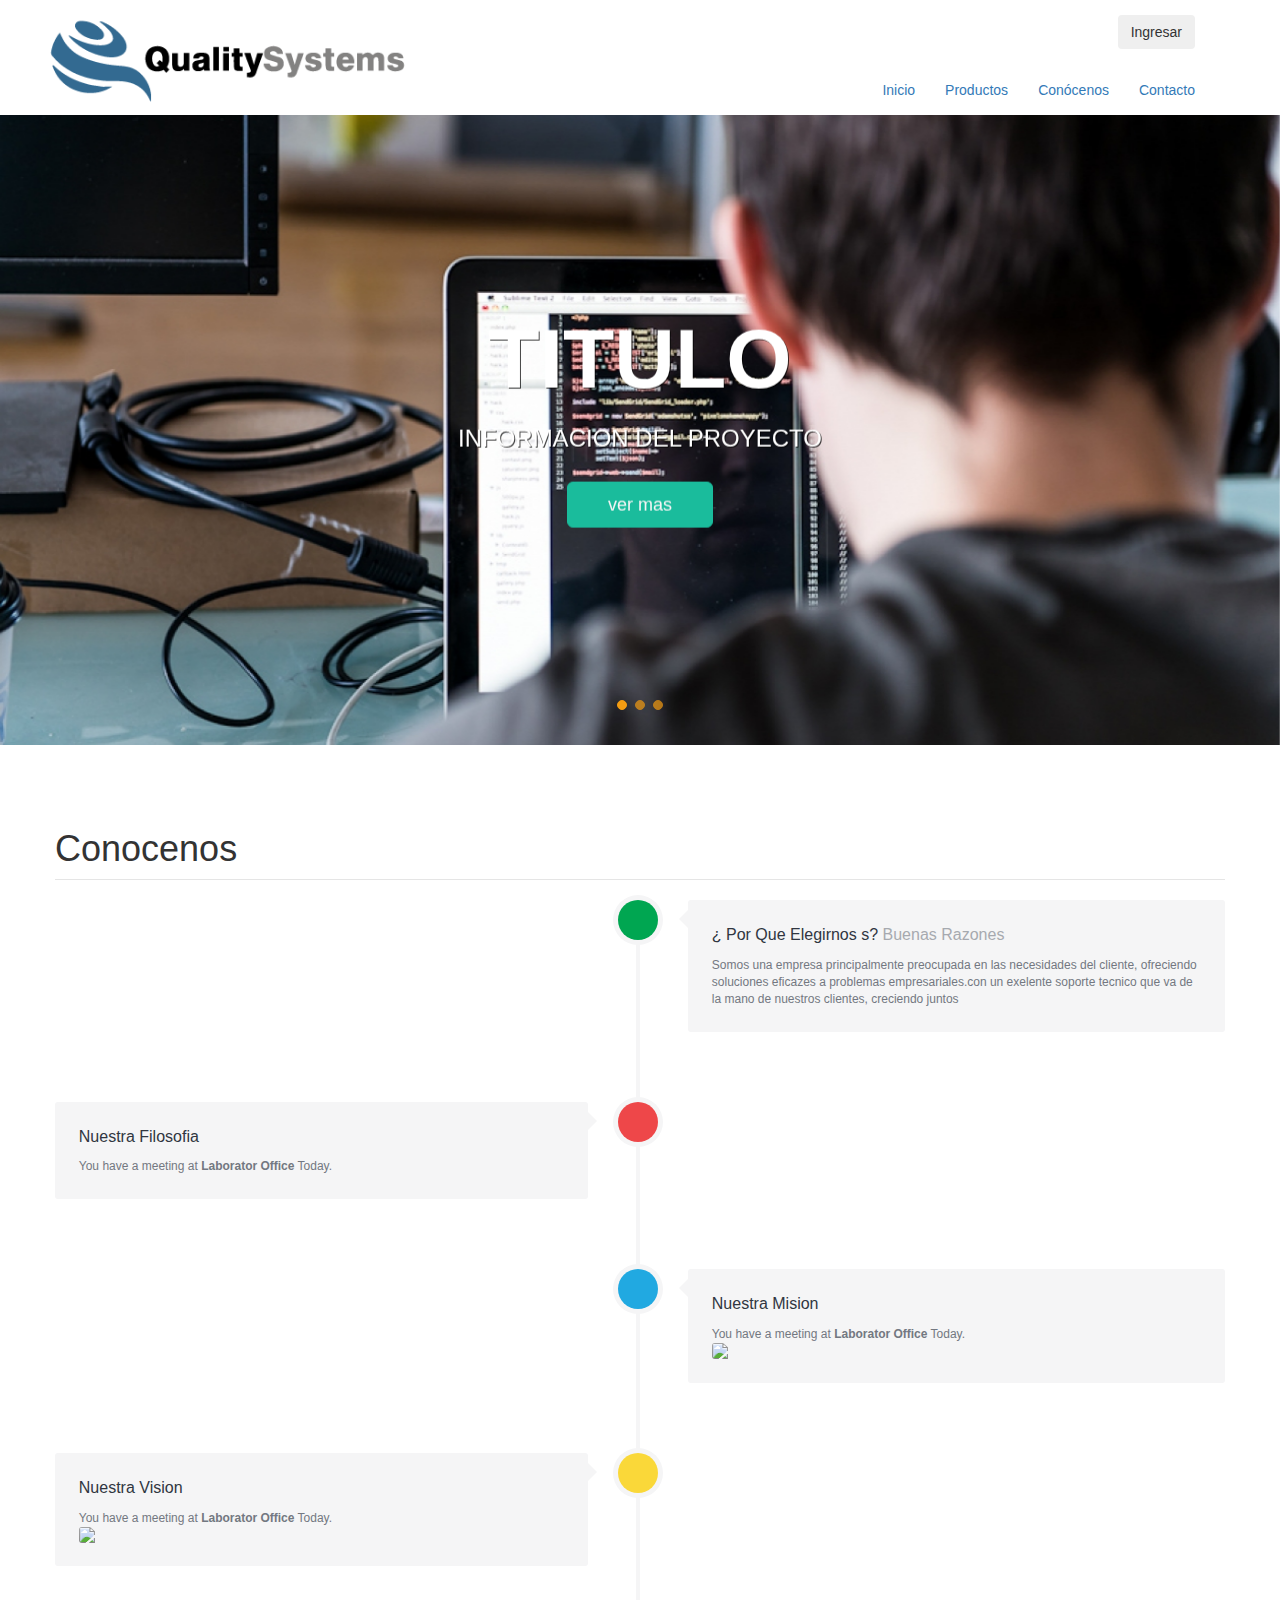
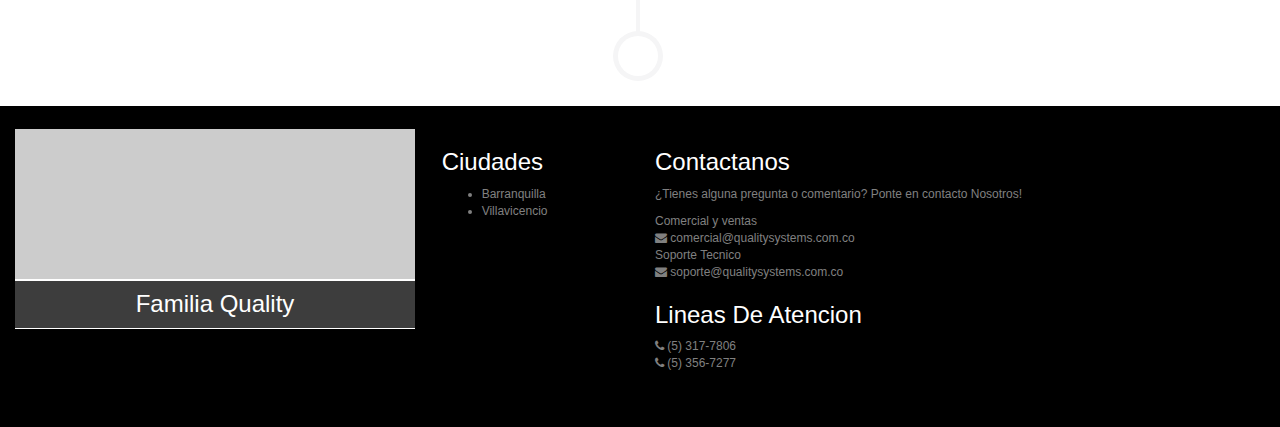
==== commit 769f6630: "Primer dia del repositorio - Actualizacion - 25 de febrero" ====
--- a/public_html/Conocenos.html
+++ b/public_html/Conocenos.html
@@ -32,6 +32,8 @@
         <!--Script-->
         <script src="http://ajax.googleapis.com/ajax/libs/jquery/1.11.2/jquery.min.js"></script> <!--Jquery.js enlace-->
         <script src="JS/bootstrap.js" type="text/javascript"></script><!--bootstrap.js enlace-->
+        
+       
 
     </head>
     <body>
@@ -45,7 +47,7 @@
                                 <div class="container-fluid">
                                     <div class="col-lg-12">
                                         <div class="col-lg-6">
-                                            <a class="navbar-brand " style="margin-top: -15px" href="index.html"><img src="Image/Quality/pruebalog.png"    class="img-responsive" alt="logo" title="Quality Systems Group"> </a>
+                                       <a class="navbar-brand text-left " style="margin-bottom: 3%;margin-left: 3%;margin-left:-20%;float: left" href="index.html"><img src="Image/Quality/QS-VL7.png"  height="100"  width="369" class="img-responsive" alt="logo" title="Quality Systems Group"> </a>
 
                                         </div>
 
@@ -122,155 +124,188 @@
             </section>
 
             <!--Zona MEdio -->
-            <div>
-                <section>
-                    <div class="container">
-                        <div class="page-header">
-                            <h1 id="timeline">Conocenos</h1>
-                        </div>
-                        <ul class="timeline">
-                            <li>
-                                <div class="timeline-badge"><i class="glyphicon glyphicon-check"></i></div>
-                                <div class="timeline-panel">
-                                    <div class="timeline-heading">
-                                        <h4 class="timeline-title">Por que elegirnos?</h4>
-
-
-                                        <div class="timeline-body">
-                                            <p>Mussum ipsum cacilds, vidis litro abertis. Consetis adipiscings elitis. Pra lá , depois divoltis porris, paradis. Paisis, filhis, espiritis santis. Mé faiz elementum girarzis, nisi eros vermeio, in elementis mé pra quem é amistosis quis leo. Manduma pindureta quium dia nois paga. Sapien in monti palavris qui num significa nadis i pareci latim. Interessantiss quisso pudia ce receita de bolis, mais bolis eu num gostis.</p>
-                                        </div>
-                                    </div>
-                            </li>
-                            <li class="timeline-inverted">
-                                <div class="timeline-badge warning"><i class="glyphicon glyphicon-credit-card"></i></div>
-                                <div class="timeline-panel">
-                                    <div class="timeline-heading">
-                                        <h4 class="timeline-title">Nuestra Filosofia</h4>
-                                    </div>
-                                    <div class="timeline-body">
-                                        <p>Mussum ipsum cacilds, vidis litro abertis. Consetis adipiscings elitis. Pra lá , depois divoltis porris, paradis. Paisis, filhis, espiritis santis. Mé faiz elementum girarzis, nisi eros vermeio, in elementis mé pra quem é amistosis quis leo. Manduma pindureta quium dia nois paga. Sapien in monti palavris qui num significa nadis i pareci latim. Interessantiss quisso pudia ce receita de bolis, mais bolis eu num gostis.</p>
-                                        <p>Suco de cevadiss, é um leite divinis, qui tem lupuliz, matis, aguis e fermentis. Interagi no mé, cursus quis, vehicula ac nisi. Aenean vel dui dui. Nullam leo erat, aliquet quis tempus a, posuere ut mi. Ut scelerisque neque et turpis posuere pulvinar pellentesque nibh ullamcorper. Pharetra in mattis molestie, volutpat elementum justo. Aenean ut ante turpis. Pellentesque laoreet mé vel lectus scelerisque interdum cursus velit auctor. Lorem ipsum dolor sit amet, consectetur adipiscing elit. Etiam ac mauris lectus, non scelerisque augue. Aenean justo massa.</p>
-                                    </div>
-                                </div>
-                            </li>
-                            <li>
-                                <div class="timeline-badge danger"><i class="glyphicon glyphicon-credit-card"></i></div>
-                                <div class="timeline-panel">
-                                    <div class="timeline-heading">
-                                        <h4 class="timeline-title">Mision</h4>
-                                    </div>
-                                    <div class="timeline-body">
-                                        <p>Mussum ipsum cacilds, vidis litro abertis. Consetis adipiscings elitis. Pra lá , depois divoltis porris, paradis. Paisis, filhis, espiritis santis. Mé faiz elementum girarzis, nisi eros vermeio, in elementis mé pra quem é amistosis quis leo. Manduma pindureta quium dia nois paga. Sapien in monti palavris qui num significa nadis i pareci latim. Interessantiss quisso pudia ce receita de bolis, mais bolis eu num gostis.</p>
-                                    </div>
-                                </div>
-                            </li>
-                            <li>
-                                <div class="timeline-badge info"><i class="glyphicon glyphicon-floppy-disk"></i></div>
-
-                            </li>
-                            <li class="timeline-inverted">
-
-                                <div class="timeline-panel">
-                                    <div class="timeline-heading">
-                                        <h4 class="timeline-title">Vision</h4>
-                                    </div>
-                                    <div class="timeline-body">
-                                        <p>Mussum ipsum cacilds, vidis litro abertis. Consetis adipiscings elitis. Pra lá , depois divoltis porris, paradis. Paisis, filhis, espiritis santis. Mé faiz elementum girarzis, nisi eros vermeio, in elementis mé pra quem é amistosis quis leo. Manduma pindureta quium dia nois paga. Sapien in monti palavris qui num significa nadis i pareci latim. Interessantiss quisso pudia ce receita de bolis, mais bolis eu num gostis.</p>
-                                    </div>
-                                </div>
-                            </li>
-
-
-
-                        </ul>
+            <div >
+                <section >
+                    <div class="container " style="margin-top: 5%;">
+                        <div class="row">
+                            <legend><h1>Conocenos</h1></legend>
+                            <div class="timeline-centered">
+
+                                <article class="timeline-entry">
+
+                                    <div class="timeline-entry-inner">
+                                       
+
+                                        <div class="timeline-icon bg-success">
+                                            <i class="entypo-feather"></i>
+                                        </div>
+
+                                        <div class="timeline-label">
+                                            <h2><a >¿ Por Que Elegirnos s?</a> <span>Buenas Razones</span></h2>
+                                            <p>Somos una empresa principalmente preocupada en las necesidades del cliente, ofreciendo soluciones eficazes a problemas empresariales.con un exelente soporte tecnico que va de la mano de nuestros clientes, creciendo juntos</p>
+                                        </div>
+                                    </div>
+
+                                </article>
+
+
+                                <article class="timeline-entry left-aligned">
+
+                                    <div class="timeline-entry-inner">
+
+                                        <div class="timeline-icon bg-secondary">
+                                            <i class="entypo-suitcase"></i>
+                                        </div>
+
+                                        <div class="timeline-label">
+                                            <h2><a >Nuestra Filosofia</a></h2>
+                                            <p>You have a meeting at <strong>Laborator Office</strong> Today.</p>
+                                        </div>
+                                    </div>
+
+                                </article>
+
+
+                                <article class="timeline-entry">
+
+                                    <div class="timeline-entry-inner">
+
+                                        <div class="timeline-icon bg-info">
+                                            <i class="entypo-location"></i>
+                                        </div>
+
+                                        <div class="timeline-label">
+                                            <h2><a >Nuestra Mision</a></h2>
+                                            <p>You have a meeting at <strong>Laborator Office</strong> Today.</p>
+                                         <img src="http://themes.laborator.co/neon/assets/images/timeline-image-3.png" class="img-responsive img-rounded full-width">
+
+                                        </div>
+                                    </div>
+
+                                </article>
+
+
+                                <article class="timeline-entry left-aligned">
+
+                                    <div class="timeline-entry-inner">
+
+                                        <div class="timeline-icon bg-warning">
+                                            <i class="entypo-camera"></i>
+                                        </div>
+
+                                        <div class="timeline-label">
+                                             <h2><a >Nuestra Vision</a></h2>
+                                            <p>You have a meeting at <strong>Laborator Office</strong> Today.</p>
+
+                                            <img src="http://themes.laborator.co/neon/assets/images/timeline-image-3.png" class="img-responsive img-rounded full-width">
+                                        </div>
+                                    </div>
+
+                                </article>
+
+
+                                <article class="timeline-entry begin">
+
+                                    <div class="timeline-entry-inner">
+
+                                        <div class="timeline-icon" style="-webkit-transform: rotate(-90deg); -moz-transform: rotate(-90deg);">
+                                            <i class="entypo-flight"></i>
+                                        </div>
+
+                                    </div>
+
+                                </article>
+
+                            </div>
+                        </div>
                     </div>
                 </section>
             </div>
 
 
-            <footer class="skin_footer">
-
-
-
-                            <div class="col-lg-4">
-                                <div class="cuadro_intro_hover " style="background-color:#cccccc;">
-                                    <p style="text-align:center; margin-top:20px;">
-                                        <img src="http://placehold.it/400x400" class="img-responsive" alt="">
-                                    </p>
-                                    <div class="caption">
-                                        <div class="blur"></div>
-                                        <div class="caption-text">
-                                            <h3 style="border-top:2px solid white; border-bottom:2px solid white; padding:10px;">Familia Quality</h3>
-                                            <p>Loren ipsum dolor si amet ipsum dolor si amet ipsum dolor...</p>
-                                            <a class=" btn btn-default" href="#"><span class="glyphicon glyphicon-plus"> INFO</span></a>
-                                        </div>
-                                    </div>
-                                </div>
-
-                            </div>
-
-
-                            <div class="col-lg-2 col-md-6">
-                                <h3 style="color: white;">Ciudades</h3>
-                                <ul>
-                                    <li>Barranquilla</li>
-                                    <li>Villavicencio</li>
-
-                                </ul>
-                            </div>
-
-                            <div class="col-lg-4 col-md-6">
-                                <h3 style="color: white;">Contactanos:</h3>
-                                <p>¿Tienes alguna pregunta o comentario? Ponte en contacto Nosotros!</p>
-                                <p>
-                                    Gomercial y ventas<br>
-
-                                    <i class="fa fa-envelope"></i> comercial@qualitysystems.com.co<br>
-                                    Soporte Tecnico <br>
-
-                                    <i class="fa fa-envelope"></i> soporte@qualitysystems.com.co
-                                </p>
-
-                                <h3 style="color: white;">Lineas De Atencion:</h3>
-                                <p>
-                                    <i class="fa fa-phone"></i> (5) 317-7806 <br>
-                                    <i class="fa fa-phone"></i> (5) 356-7277 <br>
-                                </p>
-
-                            </div>
-                            <br/>
-                            <br/>
-                            <br/>
-                            <br/>
-                            <br/>
-                            <br/>
-                            <br/>
-                            <br/>
-                            <br/>
-                            <br/>
-                            <br/>
-                            <br/>
-                            <br/>
-                            <br/>
-                            <br/>
-                            <br/>
-
-
-
-
-
-                        </footer>
-
-                        </div>
-
-
-
-
-
-
-
-
-
-                        </body>
-
-                        </html>
+             <footer class="skin_footer">
+
+
+
+                <div class="col-lg-4">
+                    <div class="cuadro_intro_hover " style="background-color:#cccccc;">
+                        <p style="text-align:center; margin-top:20px;">
+                            <img src="http://placehold.it/400x400" class="img-responsive" alt="">
+                        </p>
+                        <div class="caption">
+                            <div class="blur"></div>
+                            <div class="caption-text">
+                                <h3 style="border-top:2px solid white; border-bottom:2px solid white; padding:10px;">Familia Quality</h3>
+                                <p>Loren ipsum dolor si amet ipsum dolor si amet ipsum dolor...</p>
+                                <a class=" btn btn-default" href="#"><span class="glyphicon glyphicon-plus"> INFO</span></a>
+                            </div>
+                        </div>
+                    </div>
+
+                </div>
+
+
+                <div class="col-lg-2 col-md-6">
+                    <h3 style="color: white;">Ciudades</h3>
+                    <ul>
+                        <li>Barranquilla</li>
+                        <li>Villavicencio</li>
+
+                    </ul>
+                </div>
+
+                <div class="col-lg-4 col-md-6">
+                    <h3 style="color: white;">Contactanos</h3>
+                    <p>¿Tienes alguna pregunta o comentario?  Ponte en contacto Nosotros!</p>
+                    <p>
+                        Comercial y ventas<br>
+
+                        <i class="fa fa-envelope"></i> comercial@qualitysystems.com.co<br>
+                        Soporte Tecnico <br>
+
+                        <i class="fa fa-envelope"></i> soporte@qualitysystems.com.co
+                    </p>
+
+                    <h3 style="color: white;">Lineas De Atencion</h3>
+                    <p>
+                        <i class="fa fa-phone"></i> (5) 317-7806 <br>
+                        <i class="fa fa-phone"></i> (5) 356-7277 <br>
+                    </p>
+
+                </div>
+                <br/>
+                <br/>
+                <br/>
+                <br/>
+                <br/>
+                <br/>
+                <br/>
+                <br/>
+                <br/>
+                <br/>
+                <br/>
+                <br/>
+                <br/>
+                <br/>
+                <br/>
+                <br/>
+
+
+
+
+
+            </footer>
+
+        </div>
+
+
+
+
+
+
+
+
+
+    </body>
+
+</html>
--- a/public_html/skins/default.css
+++ b/public_html/skins/default.css
@@ -157,9 +157,20 @@
 }
 
 
+/********************************/
+/*          Media Queries       */
+/********************************/
+@media screen and (min-width: 980px){
+    .hero { width: 980px; }    
+}
+@media screen and (max-width: 640px){
+    .hero h1 { font-size: 4em; }    
+}
 
 
 
 
 
 
+
+
--- a/public_html/CSS/conocenos.css
+++ b/public_html/CSS/conocenos.css
@@ -11,185 +11,297 @@
 
 
 
-//timeline
-.timeline {
-    list-style: none;
-    padding: 20px 0 20px;
+
+img
+{
+    vertical-align: middle;
+}
+.img-responsive
+{
+    display: block;
+    height: auto;
+    max-width: 100%;
+}
+.img-rounded
+{
+    border-radius: 3px;
+}
+.img-thumbnail
+{
+    background-color: #fff;
+    border: 1px solid #ededf0;
+    border-radius: 3px;
+    display: inline-block;
+    height: auto;
+    line-height: 1.428571429;
+    max-width: 100%;
+    moz-transition: all .2s ease-in-out;
+    o-transition: all .2s ease-in-out;
+    padding: 2px;
+    transition: all .2s ease-in-out;
+    webkit-transition: all .2s ease-in-out;
+}
+.img-circle
+{
+    border-radius: 50%;
+}
+.timeline-centered {
     position: relative;
-}
-
-    .timeline:before {
-        top: 100%;
-        bottom: -96%;
-        position: absolute;
-        content: " ";
-        width: 3px;
-        background-color: #eeeeee;
-        left: 50%;
-        margin-left: 14px;
-    }
-
-    .timeline > li {
-        margin-bottom: 25px;
-        position: relative;
-    }
-
-        .timeline > li:before,
-        .timeline > li:after {
-            content: " ";
-            display: table;
-        }
-
-        .timeline > li:after {
-            clear: both;
-        }
-
-        .timeline > li:before,
-        .timeline > li:after {
-            content: " ";
-            display: table;
-        }
-
-        .timeline > li:after {
-            clear: both;
-        }
-
-        .timeline > li > .timeline-panel {
-            width: 46%;
-            float: left;
-            border: 1px solid #d4d4d4;
-            border-radius: 2px;
-            padding: 20px;
-            position: relative;
-            -webkit-box-shadow: 0 1px 6px rgba(0, 0, 0, 0.175);
-            box-shadow: 0 1px 6px rgba(0, 0, 0, 0.175);
-        }
-
-            .timeline > li > .timeline-panel:before {
-                position: absolute;
-                top: 26px;
-                right: -15px;
-                display: inline-block;
-                border-top: 15px solid transparent;
-                border-left: 15px solid #ccc;
-                border-right: 0 solid #ccc;
-                border-bottom: 15px solid transparent;
-                content: " ";
-            }
-
-            .timeline > li > .timeline-panel:after {
-                position: absolute;
-                top: 27px;
-                right: -14px;
-                display: inline-block;
-                border-top: 14px solid transparent;
-                border-left: 14px solid #fff;
-                border-right: 0 solid #fff;
-                border-bottom: 14px solid transparent;
-                content: " ";
-            }
-
-        .timeline > li > .timeline-badge {
-            color: #fff;
-            width: 50px;
-            height: 50px;
-            line-height: 50px;
-            font-size: 1.4em;
-            text-align: center;
-            position: absolute;
-            top: 16px;
-            left: 50%;
-            margin-left: -25px;
-            background-color: #999999;
-            z-index: 100;
-            border-top-right-radius: 50%;
-            border-top-left-radius: 50%;
-            border-bottom-right-radius: 50%;
-            border-bottom-left-radius: 50%;
-        }
-
-        .timeline > li.timeline-inverted > .timeline-panel {
-            float: right;
-        }
-
-            .timeline > li.timeline-inverted > .timeline-panel:before {
-                border-left-width: 0;
-                border-right-width: 15px;
-                left: -15px;
-                right: auto;
-            }
-
-            .timeline > li.timeline-inverted > .timeline-panel:after {
-                border-left-width: 0;
-                border-right-width: 14px;
-                left: -14px;
-                right: auto;
-            }
-
-.timeline-badge.primary {
-    background-color: #2e6da4 !important;
-}
-
-.timeline-badge.success {
-    background-color: #3f903f !important;
-}
-
-.timeline-badge.warning {
-    background-color: #f0ad4e !important;
-}
-
-.timeline-badge.danger {
-    background-color: #d9534f !important;
-}
-
-.timeline-badge.info {
-    background-color: #5bc0de !important;
-}
-
-.timeline-title {
-    margin-top: 0;
-    color: inherit;
-}
-
-.timeline-body > p,
-.timeline-body > ul {
+    margin-bottom: 30px;
+}
+
+.timeline-centered:before, .timeline-centered:after {
+    content: " ";
+    display: table;
+}
+
+.timeline-centered:after {
+    clear: both;
+}
+
+.timeline-centered:before, .timeline-centered:after {
+    content: " ";
+    display: table;
+}
+
+.timeline-centered:after {
+    clear: both;
+}
+
+.timeline-centered:before {
+    content: '';
+    position: absolute;
+    display: block;
+    width: 4px;
+    background: #f5f5f6;
+    left: 50%;
+    top: 20px;
+    bottom: 20px;
+    margin-left: -4px;
+}
+
+.timeline-centered .timeline-entry {
+    position: relative;
+    width: 50%;
+    float: right;
+    margin-bottom: 70px;
+    clear: both;
+}
+
+.timeline-centered .timeline-entry:before, .timeline-centered .timeline-entry:after {
+    content: " ";
+    display: table;
+}
+
+.timeline-centered .timeline-entry:after {
+    clear: both;
+}
+
+.timeline-centered .timeline-entry:before, .timeline-centered .timeline-entry:after {
+    content: " ";
+    display: table;
+}
+
+.timeline-centered .timeline-entry:after {
+    clear: both;
+}
+
+.timeline-centered .timeline-entry.begin {
     margin-bottom: 0;
 }
 
-    .timeline-body > p + p {
-        margin-top: 5px;
-    }
-
-@media (max-width: 767px) {
-  
-
-    ul.timeline > li > .timeline-panel {
-        width: calc(100% - 90px);
-        width: -moz-calc(100% - 90px);
-        width: -webkit-calc(100% - 90px);
-    }
-
-    ul.timeline > li > .timeline-badge {
-        left: 0px;
-        margin-left: 0;
-        top: 16px;
-    }
-
-    ul.timeline > li > .timeline-panel {
-        float: right;
-    }
-
-        ul.timeline > li > .timeline-panel:before {
-            border-left-width: 0;
-            border-right-width: 15px;
-            left: -15px;
-            right: auto;
-        }
-
-        ul.timeline > li > .timeline-panel:after {
-            border-left-width: 0;
-            border-right-width: 14px;
-            left: -14px;
-            right: auto;
-        }
-}
+.timeline-centered .timeline-entry.left-aligned {
+    float: left;
+}
+
+.timeline-centered .timeline-entry.left-aligned .timeline-entry-inner {
+    margin-left: 0;
+    margin-right: -18px;
+}
+
+.timeline-centered .timeline-entry.left-aligned .timeline-entry-inner .timeline-time {
+    left: auto;
+    right: -100px;
+    text-align: left;
+}
+
+.timeline-centered .timeline-entry.left-aligned .timeline-entry-inner .timeline-icon {
+    float: right;
+}
+
+.timeline-centered .timeline-entry.left-aligned .timeline-entry-inner .timeline-label {
+    margin-left: 0;
+    margin-right: 70px;
+}
+
+.timeline-centered .timeline-entry.left-aligned .timeline-entry-inner .timeline-label:after {
+    left: auto;
+    right: 0;
+    margin-left: 0;
+    margin-right: -9px;
+    -moz-transform: rotate(180deg);
+    -o-transform: rotate(180deg);
+    -webkit-transform: rotate(180deg);
+    -ms-transform: rotate(180deg);
+    transform: rotate(180deg);
+}
+
+.timeline-centered .timeline-entry .timeline-entry-inner {
+    position: relative;
+    margin-left: -22px;
+}
+
+.timeline-centered .timeline-entry .timeline-entry-inner:before, .timeline-centered .timeline-entry .timeline-entry-inner:after {
+    content: " ";
+    display: table;
+}
+
+.timeline-centered .timeline-entry .timeline-entry-inner:after {
+    clear: both;
+}
+
+.timeline-centered .timeline-entry .timeline-entry-inner:before, .timeline-centered .timeline-entry .timeline-entry-inner:after {
+    content: " ";
+    display: table;
+}
+
+.timeline-centered .timeline-entry .timeline-entry-inner:after {
+    clear: both;
+}
+
+.timeline-centered .timeline-entry .timeline-entry-inner .timeline-time {
+    position: absolute;
+    left: -100px;
+    text-align: right;
+    padding: 10px;
+    -webkit-box-sizing: border-box;
+    -moz-box-sizing: border-box;
+    box-sizing: border-box;
+}
+
+.timeline-centered .timeline-entry .timeline-entry-inner .timeline-time > span {
+    display: block;
+}
+
+.timeline-centered .timeline-entry .timeline-entry-inner .timeline-time > span:first-child {
+    font-size: 15px;
+    font-weight: bold;
+}
+
+.timeline-centered .timeline-entry .timeline-entry-inner .timeline-time > span:last-child {
+    font-size: 12px;
+}
+
+.timeline-centered .timeline-entry .timeline-entry-inner .timeline-icon {
+    background: #fff;
+    color: #737881;
+    display: block;
+    width: 40px;
+    height: 40px;
+    -webkit-background-clip: padding-box;
+    -moz-background-clip: padding;
+    background-clip: padding-box;
+    -webkit-border-radius: 20px;
+    -moz-border-radius: 20px;
+    border-radius: 20px;
+    text-align: center;
+    -moz-box-shadow: 0 0 0 5px #f5f5f6;
+    -webkit-box-shadow: 0 0 0 5px #f5f5f6;
+    box-shadow: 0 0 0 5px #f5f5f6;
+    line-height: 40px;
+    font-size: 15px;
+    float: left;
+}
+
+.timeline-centered .timeline-entry .timeline-entry-inner .timeline-icon.bg-primary {
+    background-color: #303641;
+    color: #fff;
+}
+
+.timeline-centered .timeline-entry .timeline-entry-inner .timeline-icon.bg-secondary {
+    background-color: #ee4749;
+    color: #fff;
+}
+
+.timeline-centered .timeline-entry .timeline-entry-inner .timeline-icon.bg-success {
+    background-color: #00a651;
+    color: #fff;
+}
+
+.timeline-centered .timeline-entry .timeline-entry-inner .timeline-icon.bg-info {
+    background-color: #21a9e1;
+    color: #fff;
+}
+
+.timeline-centered .timeline-entry .timeline-entry-inner .timeline-icon.bg-warning {
+    background-color: #fad839;
+    color: #fff;
+}
+
+.timeline-centered .timeline-entry .timeline-entry-inner .timeline-icon.bg-danger {
+    background-color: #cc2424;
+    color: #fff;
+}
+
+.timeline-centered .timeline-entry .timeline-entry-inner .timeline-label {
+    position: relative;
+    background: #f5f5f6;
+    padding: 1.7em;
+    margin-left: 70px;
+    -webkit-background-clip: padding-box;
+    -moz-background-clip: padding;
+    background-clip: padding-box;
+    -webkit-border-radius: 3px;
+    -moz-border-radius: 3px;
+    border-radius: 3px;
+}
+
+.timeline-centered .timeline-entry .timeline-entry-inner .timeline-label:after {
+    content: '';
+    display: block;
+    position: absolute;
+    width: 0;
+    height: 0;
+    border-style: solid;
+    border-width: 9px 9px 9px 0;
+    border-color: transparent #f5f5f6 transparent transparent;
+    left: 0;
+    top: 10px;
+    margin-left: -9px;
+}
+
+.timeline-centered .timeline-entry .timeline-entry-inner .timeline-label h2, .timeline-centered .timeline-entry .timeline-entry-inner .timeline-label p {
+    color: #737881;
+    font-family: "Noto Sans",sans-serif;
+    font-size: 12px;
+    margin: 0;
+    line-height: 1.428571429;
+}
+
+.timeline-centered .timeline-entry .timeline-entry-inner .timeline-label p + p {
+    margin-top: 15px;
+}
+
+.timeline-centered .timeline-entry .timeline-entry-inner .timeline-label h2 {
+    font-size: 16px;
+    margin-bottom: 10px;
+}
+
+.timeline-centered .timeline-entry .timeline-entry-inner .timeline-label h2 a {
+    color: #303641;
+}
+
+.timeline-centered .timeline-entry .timeline-entry-inner .timeline-label h2 span {
+    -webkit-opacity: .6;
+    -moz-opacity: .6;
+    opacity: .6;
+    -ms-filter: alpha(opacity=60);
+    filter: alpha(opacity=60);
+}
+
+
+
+
+
+
+
